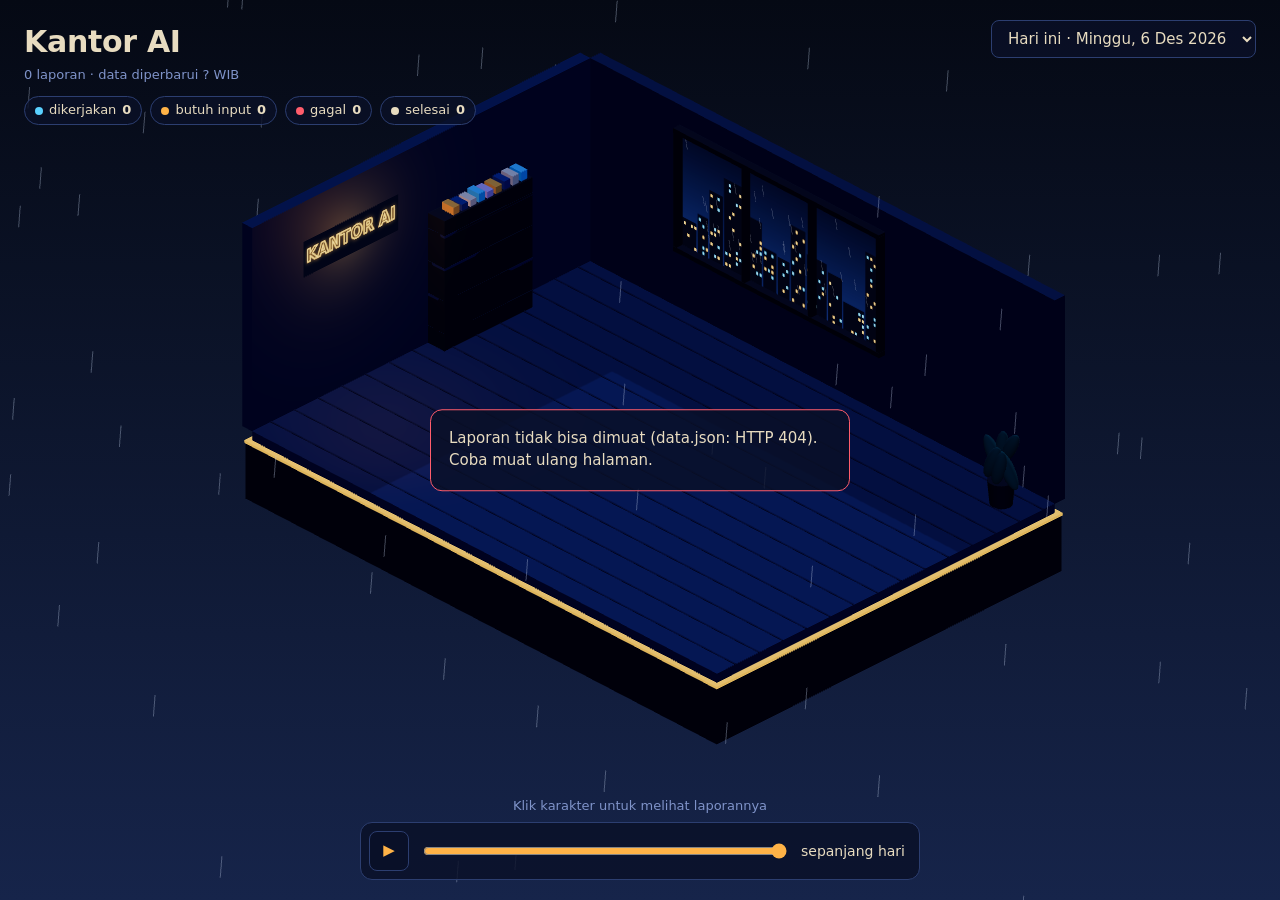
==== kantor/index.html @ 311868d0 "kantor/: adegan diorama malam, panel laporan, tanggal, dan timelapse Co-Authored-By: Claude Opus 5.5" ====
<!doctype html>
<html lang="id">
<head>
<meta charset="utf-8">
<meta name="viewport" content="width=device-width, initial-scale=1, viewport-fit=cover">
<title>Kantor AI</title>
<meta name="description" content="Kantor 3D tim agen AI: siapa sedang bekerja dan laporan setiap tugas.">
<link rel="stylesheet" href="style.css">
<script type="importmap">{ "imports": { "three": "./vendor/three.module.min.js" } }</script>
</head>
<body>
<canvas id="adegan" aria-label="Kantor 3D. Klik karakter untuk melihat laporannya."></canvas>

<header class="atas">
  <div class="judul">
    <h1>Kantor AI</h1>
    <p id="info-data">Memuat laporan…</p>
  </div>
  <div class="kontrol">
    <label class="pilih-tanggal">
      <span class="sr">Tanggal</span>
      <select id="tanggal"></select>
    </label>
  </div>
  <ul class="ringkas" id="ringkas" aria-label="Jumlah laporan hari ini per status"></ul>
</header>

<div class="petunjuk" id="petunjuk">Klik karakter untuk melihat laporannya</div>

<footer class="timelapse">
  <button id="putar" type="button" aria-label="Putar timelapse">▶</button>
  <input id="jam" type="range" min="0" max="86399" step="60" value="86399" aria-label="Jam">
  <output id="label-jam" for="jam">sepanjang hari</output>
</footer>

<aside class="panel" id="panel" hidden aria-labelledby="panel-nama">
  <div class="panel-kepala">
    <div>
      <p class="panel-dept" id="panel-dept"></p>
      <h2 id="panel-nama"></h2>
      <p class="panel-tugas" id="panel-tugas"></p>
    </div>
    <button id="tutup" type="button" aria-label="Tutup panel">×</button>
  </div>
  <ol class="daftar" id="daftar"></ol>
</aside>

<div class="galat" id="galat" hidden></div>

<script type="module" src="app.js"></script>
</body>
</html>
---- kantor/style.css ----
:root {
  --malam: #0a1128;
  --malam-2: #16244a;
  --dinding: #1b2a4e;
  --garis: #2c3e70;
  --sodium: #ffb347;
  --layar: #5ad1ff;
  --merah: #ff5d6c;
  --krem: #e8dcc0;
  --redup: #7f93c9;
  --kaca: rgba(10, 17, 40, 0.82);
  color-scheme: dark;
}
* { box-sizing: border-box; }
html, body { margin: 0; height: 100%; overflow: hidden; }
body {
  background: linear-gradient(#050914, var(--malam-2));
  color: var(--krem);
  font: 15px/1.45 "Inter Display", Inter, system-ui, -apple-system, "Segoe UI", sans-serif;
  -webkit-font-smoothing: antialiased;
}
#adegan { position: fixed; inset: 0; width: 100%; height: 100%; display: block; touch-action: none; }
.sr { position: absolute; width: 1px; height: 1px; overflow: hidden; clip: rect(0 0 0 0); }

.atas {
  position: fixed; top: 0; left: 0; right: 0;
  display: flex; flex-wrap: wrap; align-items: flex-start; gap: 12px 20px;
  padding: max(20px, env(safe-area-inset-top)) 24px 0; pointer-events: none;
}
.atas > * { pointer-events: auto; }
.judul h1 { margin: 0; font-size: 30px; font-weight: 800; letter-spacing: -0.01em; color: var(--krem); }
.judul p { margin: 2px 0 0; color: var(--redup); font-size: 13px; }
.kontrol { margin-left: auto; }
select, button {
  font: inherit; color: var(--krem); background: var(--kaca);
  border: 1px solid var(--garis); border-radius: 8px; padding: 8px 12px; cursor: pointer;
}
select:focus-visible, button:focus-visible, input:focus-visible { outline: 2px solid var(--sodium); outline-offset: 2px; }

.ringkas { flex-basis: 100%; display: flex; flex-wrap: wrap; gap: 8px; margin: 0; padding: 0; list-style: none; }
.ringkas li {
  display: flex; align-items: center; gap: 6px; padding: 4px 10px; border-radius: 99px;
  background: var(--kaca); border: 1px solid var(--garis); font-size: 13px;
}
.ringkas b { font-variant-numeric: tabular-nums; }
.titik { width: 8px; height: 8px; border-radius: 50%; background: var(--redup); }
.s-dikerjakan .titik { background: var(--layar); }
.s-butuh-input .titik { background: var(--sodium); }
.s-gagal .titik { background: var(--merah); }
.s-selesai .titik { background: var(--krem); }

.petunjuk {
  position: fixed; left: 50%; bottom: 84px; transform: translateX(-50%);
  color: var(--redup); font-size: 13px; white-space: nowrap; pointer-events: none; transition: opacity .4s;
}
.timelapse {
  position: fixed; left: 50%; bottom: max(20px, env(safe-area-inset-bottom)); transform: translateX(-50%);
  width: min(560px, calc(100% - 32px));
  display: flex; align-items: center; gap: 12px; padding: 8px 14px 8px 8px;
  background: var(--kaca); border: 1px solid var(--garis); border-radius: 12px;
}
.timelapse button { width: 40px; height: 40px; padding: 0; border-radius: 8px; color: var(--sodium); }
.timelapse input { flex: 1; accent-color: var(--sodium); min-width: 0; }
.timelapse output { min-width: 104px; text-align: right; font-variant-numeric: tabular-nums; font-size: 14px; }

.panel {
  position: fixed; top: 16px; right: 16px; bottom: 16px; width: min(400px, calc(100% - 32px));
  display: flex; flex-direction: column;
  background: var(--kaca); backdrop-filter: blur(10px); -webkit-backdrop-filter: blur(10px);
  border: 1px solid var(--garis); border-radius: 14px; overflow: hidden;
}
.panel[hidden] { display: none; }
.panel-kepala { display: flex; gap: 12px; align-items: flex-start; padding: 18px 18px 12px; border-bottom: 1px solid var(--garis); }
.panel-kepala > div { flex: 1; min-width: 0; }
.panel-dept { margin: 0; color: var(--sodium); font-size: 12px; font-weight: 700; letter-spacing: .08em; text-transform: uppercase; }
.panel h2 { margin: 2px 0 4px; font-size: 22px; }
.panel-tugas { margin: 0; color: var(--redup); font-size: 13px; }
#tutup { width: 36px; height: 36px; padding: 0; font-size: 22px; line-height: 1; }
.daftar { list-style: none; margin: 0; padding: 8px 18px 18px; overflow-y: auto; }
.daftar li { padding: 14px 0; border-bottom: 1px solid rgba(44, 62, 112, .6); }
.daftar li:last-child { border-bottom: 0; }
.baris-atas { display: flex; align-items: center; gap: 8px; font-size: 13px; color: var(--redup); }
.lencana { padding: 1px 8px; border-radius: 99px; font-size: 12px; font-weight: 700; color: var(--malam); background: var(--redup); }
.lencana.s-dikerjakan { background: var(--layar); }
.lencana.s-butuh-input { background: var(--sodium); }
.lencana.s-gagal { background: var(--merah); }
.lencana.s-selesai { background: var(--krem); }
.daftar h3 { margin: 6px 0 4px; font-size: 15px; }
.daftar p { margin: 0 0 6px; font-size: 14px; color: #c9c0a8; overflow-wrap: anywhere; }
.daftar ul { margin: 0; padding-left: 18px; font-size: 13px; overflow-wrap: anywhere; }
.daftar a { color: var(--layar); }
.kecil { font-size: 12px; color: var(--redup); }
.kosong { padding: 24px 0; color: var(--redup); }

.galat {
  position: fixed; left: 50%; top: 50%; transform: translate(-50%, -50%); width: min(420px, calc(100% - 32px));
  padding: 18px; background: var(--kaca); border: 1px solid var(--merah); border-radius: 12px;
}

@media (max-width: 700px) {
  .atas { padding: max(14px, env(safe-area-inset-top)) 16px 0; gap: 8px 12px; }
  .judul h1 { font-size: 22px; }
  .ringkas li { font-size: 12px; padding: 3px 8px; }
  .petunjuk { bottom: 78px; }
  .panel { top: auto; left: 0; right: 0; bottom: 0; width: 100%; max-height: 62vh; border-radius: 16px 16px 0 0; }
}
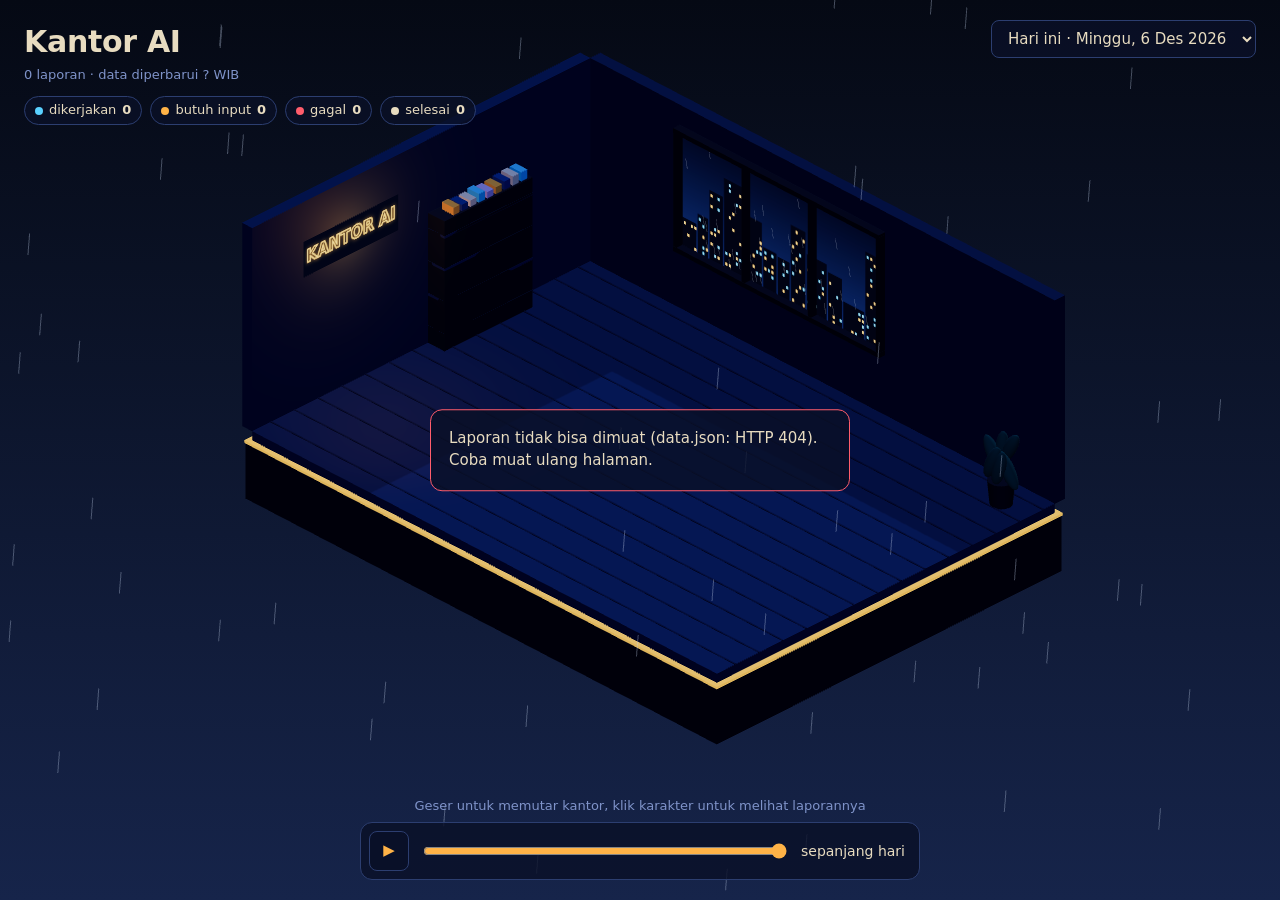
==== commit 1e6db0f5: "Kantor 3D bisa diputar 360 derajat Batas azimut OrbitControls dilepas. Dinding belakang dan kiri bes" ====
--- a/kantor/index.html
+++ b/kantor/index.html
@@ -25,7 +25,7 @@
   <ul class="ringkas" id="ringkas" aria-label="Jumlah laporan hari ini per status"></ul>
 </header>
 
-<div class="petunjuk" id="petunjuk">Klik karakter untuk melihat laporannya</div>
+<div class="petunjuk" id="petunjuk">Geser untuk memutar kantor, klik karakter untuk melihat laporannya</div>
 
 <footer class="timelapse">
   <button id="putar" type="button" aria-label="Putar timelapse">▶</button>
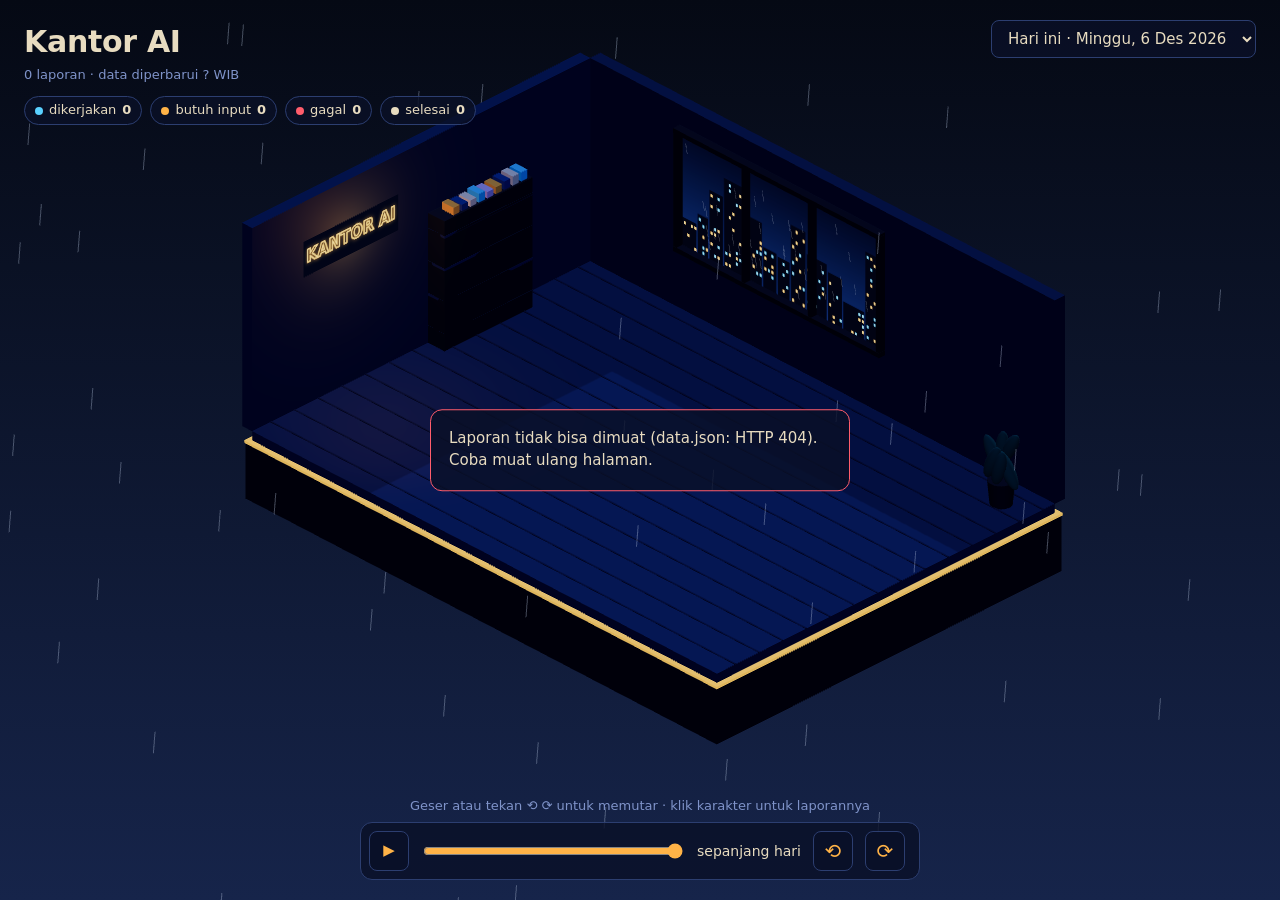
==== commit e9835895: "Kantor 3D: tombol putar 45 derajat dan putaran geser lebih cepat Tombol ⟲ ⟳ (dan panah kiri/kanan di" ====
--- a/kantor/index.html
+++ b/kantor/index.html
@@ -25,12 +25,14 @@
   <ul class="ringkas" id="ringkas" aria-label="Jumlah laporan hari ini per status"></ul>
 </header>
 
-<div class="petunjuk" id="petunjuk">Geser untuk memutar kantor, klik karakter untuk melihat laporannya</div>
+<div class="petunjuk" id="petunjuk">Geser atau tekan ⟲ ⟳ untuk memutar · klik karakter untuk laporannya</div>
 
 <footer class="timelapse">
   <button id="putar" type="button" aria-label="Putar timelapse">▶</button>
   <input id="jam" type="range" min="0" max="86399" step="60" value="86399" aria-label="Jam">
   <output id="label-jam" for="jam">sepanjang hari</output>
+  <button id="putar-kiri" class="putar-kamera" type="button" aria-label="Putar kantor ke kiri" title="Putar ke kiri">⟲</button>
+  <button id="putar-kanan" class="putar-kamera" type="button" aria-label="Putar kantor ke kanan" title="Putar ke kanan">⟳</button>
 </footer>
 
 <aside class="panel" id="panel" hidden aria-labelledby="panel-nama">
--- a/kantor/style.css
+++ b/kantor/style.css
@@ -104,3 +104,5 @@
   .petunjuk { bottom: 78px; }
   .panel { top: auto; left: 0; right: 0; bottom: 0; width: 100%; max-height: 62vh; border-radius: 16px 16px 0 0; }
 }
+.timelapse .putar-kamera { font-size: 20px; }
+@media (max-width: 420px) { .petunjuk { white-space: normal; text-align: center; width: calc(100% - 32px); bottom: 92px; } .timelapse { gap: 8px; } .timelapse output { min-width: 64px; font-size: 12px; } }
